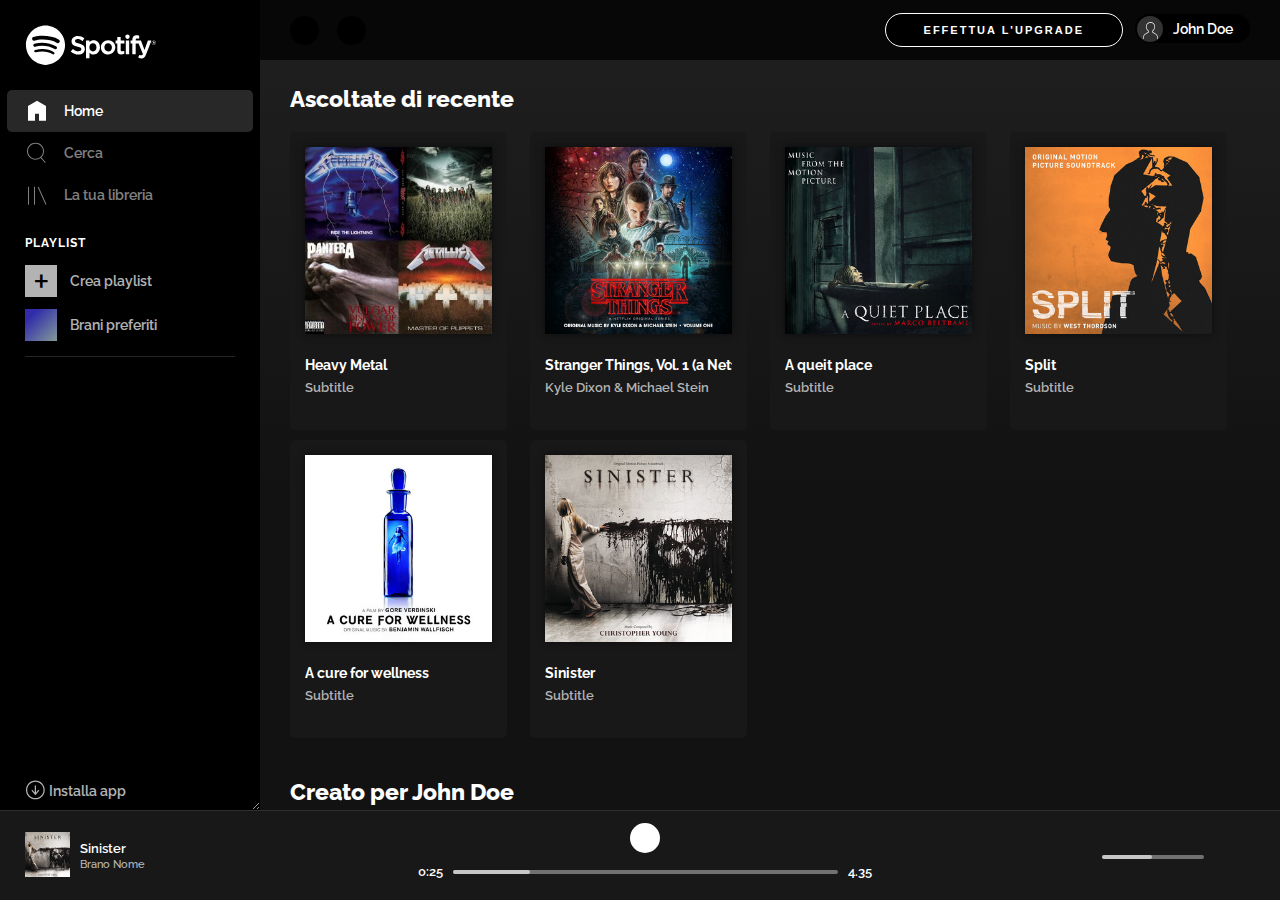
==== bonus-versione-2021/index.html @ cf8569d6 "Aggiunto Bonus versione 2021" ====
<!DOCTYPE html>
<html lang="en" dir="ltr">

<head>
  <meta charset="utf-8">
  <meta name="viewport" content="width=device-width, initial-scale=1.0">
  <title>SpotifyWeb</title>
  <link rel="preconnect" href="https://fonts.gstatic.com">
  <link href="https://fonts.googleapis.com/css2?family=Raleway:wght@400;500;600;700;800&display=swap" rel="stylesheet">
  <link rel="stylesheet" href="https://cdnjs.cloudflare.com/ajax/libs/font-awesome/5.15.2/css/all.min.css" integrity="sha512-HK5fgLBL+xu6dm/Ii3z4xhlSUyZgTT9tuc/hSrtw6uzJOvgRr2a9jyxxT1ely+B+xFAmJKVSTbpM/CuL7qxO8w==" crossorigin="anonymous" />
  <link rel="stylesheet" href="css/style.css">
</head>

<body>

  <!-- APP CONTAINER -->
  <div class="app-wrapper">
    <!-- MAIN -->
    <main>

      <!-- Side Bar -->
      <section class="side-bar">

        <!-- Logo -->
        <div class="logo-container">
          <div class="logo">
            <img src="img/logo.svg" alt="Spotify's Logo">
            <img src="img/logo-small.svg" alt="Spotify's Small Logo">
            <img src="img/logo-small-green.svg" alt="Spotify's Small Logo">
          </div>
        </div>
        <!-- Fine Logo -->

        <!-- Top Nav -->
        <nav class="side-top-nav">

          <ul class="side-nav">

            <li class="active-side-nav">
              <img src="img/home.svg" alt="Home">
              <a href="#">Home</a>
            </li>

            <li>
              <img src="img/search.svg" alt="Search">
              <a href="#">Cerca</a>
            </li>

            <li>
              <img src="img/libreria.svg" alt="Libreria">
              <a href="#">La tua libreria</a>
            </li>

          </ul>

        </nav>
        <!-- Fine Top Nav -->

        <!-- Playlists -->
        <div class="playlists-container">

          <div class="top-playlists">

            <div class="title">
              Playlist
            </div>

            <div class="add-playlist">

              <a href="#">
                <span class="cross">+</span>
                Crea playlist
              </a>

            </div>

            <div class="favorite-music">

              <a href="#">
                <span class="heart">
                  <i class="fas fa-heart"></i>
                </span>
                Brani preferiti
              </a>

            </div>
          </div>

        </div>
        <!-- Fine Playlists -->

        <!-- Bottom Side Bar -->
        <div class="bottom-side-bar">

          <div class="bottom-side-bar-container">
            <div class="download-app">
              <img src="img/download.svg" alt="download icon">
              <a href="#">
                Installa app
              </a>
            </div>
          </div>

        </div>
        <!-- Fine Bottom Side Bar -->

      </section>
      <!-- Fine Side Bar -->

      <!-- CONTENT -->
      <section class="content">

        <!-- Upgrade Section -->
        <div class="fixed-top-bar">

          <div class="left-buttons">

            <div class="arrow">
              <div class="circle-top">
                <i class="fas fa-chevron-left"></i>
              </div>
            </div>

            <div class="arrow">
              <div class="circle-top">
                <i class="fas fa-chevron-right"></i>
              </div>
            </div>

          </div>

          <div class="right-buttons">

            <button class="upgrade-btn">
              Effettua l'upgrade
            </button>

            <div class="user-btn">
              <div class="user-profile-img">
                <img src="img/profile.svg" alt="img-profile">
              </div>
              <a href="#">John Doe</a>
              <i class="fas fa-sort-down"></i>
            </div>
          </div>
        </div>
        <!-- Fine Upgrade Section -->

        <!-- MUSIC -->
        <div class="music">
          <!-- Ascoltate di recente -->
          <div class="recently-played">

            <h2>Ascoltate di recente</h2>

            <!-- Contenitore Album -->
            <div class="albums-container">
              <!-- Single Album -->
              <div class="album">

                <div class="album-content">
                  <div class="album-img">
                    <img src="img/metal_lifting.jpg" alt="Heavy Metal Album Cover">
                    <div class="overlay">
                      <i class="fas fa-play"></i>
                    </div>
                  </div>

                  <div class="album-info">
                    <div class="album-name">
                      <h4>Heavy Metal</h4>
                    </div>
                    <div class="album-author">
                      <p class="author">Subtitle</p>
                    </div>
                  </div>

                </div>
              </div>
              <!-- Fine single Album -->

              <!-- Single Album -->
              <div class="album">

                <div class="album-content">
                  <div class="album-img">
                    <img src="img/stranger.jpeg" alt="Stranger Things Album Cover">
                    <div class="overlay">
                      <i class="fas fa-play"></i>
                    </div>
                  </div>

                  <div class="album-info">
                    <div class="album-name">
                      <h4>Stranger Things, Vol. 1 (a Netflix Original Series Soundtrack)</h4>
                    </div>
                    <div class="album-author">
                      <p class="author">Kyle Dixon & Michael Stein</p>
                    </div>
                  </div>

                </div>
              </div>
              <!-- Fine single Album -->

              <!-- Single Album -->
              <div class="album">

                <div class="album-content">
                  <div class="album-img">
                    <img src="img/aquietplace.jpeg" alt="A Quiet Place Album Cover">
                    <div class="overlay">
                      <i class="fas fa-play"></i>
                    </div>
                  </div>

                  <div class="album-info">
                    <div class="album-name">
                      <h4>A queit place</h4>
                    </div>
                    <div class="album-author">
                      <p class="author">Subtitle</p>
                    </div>
                  </div>
                </div>
              </div>
              <!-- Fine single Album -->

              <!-- Single Album -->
              <div class="album">

                <div class="album-content">
                  <div class="album-img">
                    <img src="img/split.jpeg" alt="Split Album Cover">
                    <div class="overlay">
                      <i class="fas fa-play"></i>
                    </div>
                  </div>

                  <div class="album-info">
                    <div class="album-name">
                      <h4>Split</h4>
                    </div>
                    <div class="album-author">
                      <p class="author">Subtitle</p>
                    </div>
                  </div>
                </div>
              </div>
              <!-- Fine single Album -->

              <!-- Single Album -->
              <div class="album">

                <div class="album-content">
                  <div class="album-img">
                    <img src="img/cure.jpeg" alt="Cure Album Cover">
                    <div class="overlay">
                      <i class="fas fa-play"></i>
                    </div>
                  </div>

                  <div class="album-info">
                    <div class="album-name">
                      <h4>A cure for wellness</h4>
                    </div>
                    <div class="album-author">
                      <p class="author">Subtitle</p>
                    </div>
                  </div>
                </div>
              </div>
              <!-- Fine single Album -->

              <!-- Single Album -->
              <div class="album">

                <div class="album-content">
                  <div class="album-img">
                    <img src="img/sinister.jpeg" alt="Sinister Album Cover">
                    <div class="overlay">
                      <i class="fas fa-play"></i>
                    </div>
                  </div>

                  <div class="album-info">
                    <div class="album-name">
                      <h4>Sinister</h4>
                    </div>
                    <div class="album-author">
                      <p class="author">Subtitle</p>
                    </div>
                  </div>
                </div>
              </div>
              <!-- Fine single Album -->
            </div>
            <!-- Contenitore Album -->
          </div>
          <!-- Fine Ascoltate di recente -->

          <!-- Album raccomandati -->
          <div class="recomended-playists">

            <h2>Creato per John Doe</h2>

            <p class="author intro">
              Più ascolti, più accurati saranno i suggerimenti
            </p>

            <!-- Contenitore Album -->
            <div class="albums-container">
              <!-- Single Album -->
              <div class="album">

                <div class="album-content">
                  <div class="album-img">
                    <img src="img/radar.jpeg" alt="Radar Album Cover">
                    <div class="overlay">
                      <i class="fas fa-play"></i>
                    </div>
                  </div>

                  <div class="album-info">
                    <div class="album-name">
                      <h4>Release Radar</h4>
                    </div>
                  </div>
                </div>
              </div>
              <!-- Fine single Album -->

              <!-- Single Album -->
              <div class="album">

                <div class="album-content">
                  <div class="album-img">
                    <img src="img/mixdaily.jpeg" alt="Daily Mix Album Cover">
                    <div class="overlay">
                      <i class="fas fa-play"></i>
                    </div>
                  </div>

                  <div class="album-info">
                    <div class="album-name">
                      <h4>Daily Mix 1</h4>
                    </div>
                  </div>
                </div>
              </div>
              <!-- Fine single Album -->
            </div>
            <!-- Fine Contenitore Album -->
          </div>
          <!-- Fine Album raccomandati -->

          <!-- Artisti Popolari -->
          <div class="popular-artists">

            <h2>Artisti più popolari</h2>

            <p class="author intro">
              Più ascolti, più accurati saranno i suggerimenti
            </p>

            <!-- Contenitore Album -->
            <div class="albums-container">
              <!-- Single Album -->
              <div class="album">

                <div class="album-content">
                  <div class="album-img">
                    <img src="img/youg.jpeg" alt="Lana Del Rey Picture">
                    <div class="overlay">
                      <i class="fas fa-play"></i>
                    </div>
                  </div>

                  <div class="album-info">
                    <div class="album-name">
                      <h4>Release Radar</h4>
                    </div>
                  </div>
                </div>
              </div>
              <!-- Fine single Album -->

              <!-- Single Album -->
              <div class="album">

                <div class="album-content">
                  <div class="album-img">
                    <img src="img/einaudi.jpeg" alt="Ludovico Einaudi Picture">
                    <div class="overlay">
                      <i class="fas fa-play"></i>
                    </div>
                  </div>

                  <div class="album-info">
                    <div class="album-name">
                      <h4>Daily Mix 1</h4>
                    </div>
                  </div>
                </div>
              </div>
              <!-- Fine single Album -->
            </div>
            <!-- Fine Contenitore Album -->
          </div>
          <!-- Fine Artisti Popolari -->

        </div>
        <!-- Fine MUSIC -->
      </section>
      <!-- Fine CCONTENT -->

    </main>
    <!-- Fine MAIN -->


    <!-- FOOTER -->
    <footer>

      <!-- Playing Track -->
      <div class="now-playing">

        <div class="footer-container-track">

          <div class="track-image">
            <img src="img/sinister.jpeg" alt="Album image">
          </div>

          <div class="track-info">
            <span>Sinister</span><br>
            <a href="#">Brano Nome</a>
          </div>

          <div class="left-icons">
            <a href="#"><i class="far fa-heart"></i></a>
            <a href="#"><i class="far fa-folder"></i></a>
          </div>

        </div>

      </div>
      <!-- Fine Playing Track -->

      <!-- Player -->
      <div class="player">

        <div class="player-commands">

          <div class="player-commands-container">

            <div class="player-commands-icons">
              <a href="#"><i class="fas fa-random"></i></a>
              <a href="#"><i class="fas fa-step-backward"></i></a>
              <a href="#"><i class="fas fa-play"></i></a>
              <a href="#"><i class="fas fa-step-forward"></i></a>
              <a href="#"><i class="fas fa-redo-alt"></i></a>
            </div>

          </div>

        </div>

        <div class="play-bar">

          <div class="current-time">0:25</div>

          <div class="track-bar">
            <div class="current-time-bar">
              <div class="circle"></div>
            </div>
          </div>

          <div class="track-duration">4.35</div>

        </div>

      </div>
      <!-- Fine Player -->

      <!-- Player Settings -->
      <div class="player-settings">

        <div class="footer-container-settings">

          <div class="right-icons">
            <a href="#"><i class="fas fa-list"></i></a>
            <a href="#"><i class="fas fa-desktop"></i></a>
          </div>

          <div class="volume-control">
            <a href="#">
              <i class="fas fa-volume-down"></i>
            </a>
            <div class="volume-bar">
              <div class="current-volume">
                <div class="circle"></div>
              </div>
            </div>
          </div>


        </div>

      </div>
      <!-- Fine Player Settings -->

    </footer>
    <!-- Fine FOOTER -->

  </div>

</body>

</html>
---- bonus-versione-2021/css/style.css ----
/* RESET */
* {
  margin: 0;
  padding: 0;
  box-sizing: border-box;
}

/* COMMON */
body {
  font-family: 'Raleway', sans-serif;
  min-width: 768px;
  font-size: 14px;
}

.app-wrapper {
  width: 100%;
  height: 100vh;
  overflow: hidden;
}

main{
  display: flex;
}

img {
  width: 100%;
}

body, a {
  color: white;
  text-decoration: none;
  font-weight: 600;
}

body a:hover {
  color: white;
  transition-duration: 0.5s;
}

ul {
  list-style-type: none;
}

::-webkit-scrollbar {
  width: 12px;
}

::-webkit-scrollbar-track {
  background: transparent;
}

::-webkit-scrollbar-thumb {
  background: #4f4c4c;
}

::-webkit-scrollbar-thumb:hover {
  background: #909090;
}

::-webkit-scrollbar-thumb:active {
  background: #c4bdbd;
}


/* FINE COMMON */
/* MAIN */
/* MAIN's > Side Bar */
.side-bar {
  width: 260px;
  height: calc(100vh - 90px);
  overflow: hidden;
  background-color: black;
  padding: 0 7px;
  display: flex;
  flex-direction: column;
  resize: horizontal;
  z-index: 2;
}

/* Logo */
.logo {
  width: 100%;
  height: 90px;
  display: flex;
  align-items: center;
}

.logo img {
  width: 150px;
  padding-left: 18px;
}

.logo img:last-child,
.logo img:nth-child(2) {
  display: none;
}

/* Side Top Nav */
.side-nav li img {
  width: 24px;
  display: inline-block;
  vertical-align: middle;
  margin-right: 10px;
}

.side-nav li {
  opacity: 0.5;
  cursor: pointer;
  padding: 9px 18px;
  border-radius: 5px;
}

.side-nav .active-side-nav {
  opacity: 1;
  background-color: #282828;
}

.side-nav li:hover {
  opacity: 1;
  transition-duration: 0.5s;
}

.side-nav a {
  color: white;
  text-decoration: none;
  font-size: 14px;
  display: inline-block;
  margin-left: 2px;
  vertical-align: middle;
}

/* Playlists */
.playlists-container {
  margin-top: 20px;
  overflow: hidden;
  padding: 0 18px;
}

.title {
  text-transform: uppercase;
  font-weight: 700;
  font-size: 12px;
  letter-spacing: 1px;
  color: white;
}

.top-playlists {
  border-bottom: 1px solid rgba(255, 255, 255, 0.15);
}

.top-playlists .cross {
  color: black;
  background-color: white;
  font-size: 40px;
  font-weight: 400;
  height: 32px;
  width: 32px;
  line-height: 32px;
  text-align: center;
  display: inline-block;
  vertical-align: bottom;
  margin-right: 10px;
}

.add-playlist {
  margin-top: 15px;
  line-height: 32px;
  cursor: pointer;
  opacity: 0.7;
  padding-bottom: 12px;
}

.add-playlist:hover {
  opacity: 1;
  transition-duration: 0.5s;
}

.favorite-music {
  line-height: 32px;
  cursor: pointer;
  opacity: 0.7;
  padding-bottom: 15px;
}

.favorite-music:hover {
  opacity: 1;
}

.favorite-music .heart {
  color: white;
  background: linear-gradient(135deg, rgba(71,63,243,1) 20%, rgba(186,221,219,1) 100%);
  font-weight: 500;
  height: 32px;
  width: 32px;
  line-height: 32px;
  text-align: center;
  display: inline-block;
  vertical-align: bottom;
  margin-right: 10px;
}

/* Bottom Side Bar */
.bottom-side-bar{
  flex-grow: 1;
  padding: 0 18px;
}

.bottom-side-bar-container {
  width: calc(100% - 15px);
  height: 100%;
  padding-bottom: 7px;
  font-size: 14px;
  cursor: pointer;
  display: flex;
  align-items: flex-end;
}

.download-app {
  opacity: 0.7;
  line-height: 15px;
}

.download-app img {
  width: 25px;
  vertical-align: middle;
  margin-left: -4px;
}

.download-app a {
  position: relative;
  top: 2px;
}

.download-app:hover {
  opacity: 1;
  transition-duration: 0.5s;
}
/* Fine MAIN's > Side Bar */
/* MAIN's > Content */
.content {
  width: calc(100% - 260px);
  height: calc(100vh - 90px);
  background: rgb(32,32,32);
  background: linear-gradient(0deg, rgba(18,18,18,1) 40%, rgba(32,32,32,1) 100%);
  flex-grow: 1;
}

/* Upgrade */
.fixed-top-bar {
  width: 100%;
  height: 60px;
  background-color: #070707;
  display: flex;
  justify-content: space-between;
  align-items: center;
  padding: 0 30px;
}

.left-buttons .arrow{
  display: inline-block;
  margin-right: 15px;
}

.arrow .circle-top{
  background-color: black;
  font-size: 20px;
  width: 29px;
  height: 29px;
  border-radius: 50%;
  display: flex;
  justify-content: center;
  align-items: center;
  cursor: pointer;
}

.user-btn{
  display: inline-block;
  color: white;
  background-color: black;
  border-radius: 15px;
  padding: 2px 10px 1px 2px;
  cursor: pointer;
}

.user-btn a{
  padding: 0 7px;
}


.user-btn i{
  font-size: 16px;
  position: relative;
  bottom: 1px;
}

.user-btn:hover{
  background-color: #282828;
}

.user-profile-img{
  display: inline-block;
  background-color: #333333;
  width: 26px;
  height: 26px;
  text-align: center;
  line-height: 26px;
  border-radius: 50%;
}

.user-btn img{
  width: 15px;
  display: inline-block;
  vertical-align: middle;
}

.upgrade-btn {
  text-transform: uppercase;
  color: white;
  background-color: black;
  border: 1px solid white;
  border-radius: 20px;
  padding: 10px 38px;
  height: 40%;
  margin-right: 9px;
  font-size: 11px;
  font-weight: 600;
  letter-spacing: 2px;
}

.upgrade-btn:hover {
  cursor: pointer;
  transform: scale(1.05);
}

/* Music */
.music {
  padding: 20px 30px;
  color: white;
  overflow-y: auto;
  height: calc(100% - 60px);
}

.smartphone-player{
  display: none;
}

.recently-played {
  margin-top: 5px;
}

.music h2 {
  font-weight: 800;
  font-size: 23px;
}

.albums-container {
  margin-top: 20px;
  display: flex;
  justify-content: flex-start;
  flex-wrap: wrap;
}

.album {
  width: calc(100% / 6 - 20px);
  text-align: left;
  margin-right: 23px;
  margin-bottom: 10px;
  background-color: #181818;
  border-radius: 5px;
  cursor: pointer;
}

.album:nth-child(6n + 6) {
  margin-right: 0;
}

.album-content {
  padding: 15px 15px 35px;
}

.album-img {
  position: relative;
  display: flex;
  margin-bottom: 8px;
  overflow: hidden;
  box-shadow: 0 0 7px rgba(0, 0, 0, 0.5);
}

.album-img img {
  width: 100%;
}

.overlay i {
  font-size: 11px;
  background-color: #1DB954;
  width: 40px;
  height: 40px;
  border-radius: 50%;
  text-align: center;
  line-height: 40px;
  position: absolute;
  bottom: 0;
  right: 8px;
  opacity: 0;
  box-shadow: 0 5px 4px rgba(0, 0, 0, 0.3);
}

.popular-artists .album-img {
  border-radius: 10px;
}

.album:hover {
  background-color: #282828;
  transition-duration: 0.5s;
}

.album:hover i {
  opacity: 1;
  transform: translateY(-10px);
  transition-duration: 0.4s;
}

.album-name {
  padding: 15px 0 7px;
  overflow-x: hidden;
}

.album-name h4{
  white-space: nowrap;
  font-weight: 700;
}

.album-author{
  overflow-x: hidden;
}

.author {
  color: #B3B3B3;
  font-size: 13px;
  font-weight: 600;
  white-space: nowrap;
}

.recomended-playists,
.popular-artists {
  margin-top: 30px;
}

.recomended-playists h2,
.popular-artists h2 {
  margin-bottom: 10px;
}

/* Fine MAIN's > Content */
/* FINE MAIN */
/* FOOTER */
footer {
  width: 100%;
  height: 90px;
  overflow: hidden;
  background-color: #181818;
  display: flex;
  justify-content: space-between;
  border-top: 1px solid rgba(255, 255, 255, 0.1);
}

/* Playing Track */
.now-playing {
  width: 260px;
  padding: 0 25px;
}

.footer-container-track {
  height: 100%;
  display: flex;
  align-items: center;
}

.track-image img {
  height: 45px;
  width: auto;
}

.track-info {
  margin-left: 10px;
  color: white;
  font-size: 13px;
  font-weight: 600;
  flex-grow: 1;
}

.track-info a {
  font-weight: 500;
  font-size: 11px;
  opacity: 0.7;
}

.track-info span:hover,
.track-info a:hover {
  text-decoration: underline;
  cursor: pointer;
  opacity: 1;
}

.left-icons a {
  margin-left: 10px;
  font-size: 15px;
  opacity: 0.6;
}

.left-icons a:hover {
  opacity: 1;
}

.left-icons a:first-child {
  margin-left: 0;
}

/* Player */
.player {
  flex-grow: 1;
  width: calc(100% / 3);
  min-width: 150px;
}

.footer-container-player {
  text-align: center;
  height: 100%;
}

.player-commands {
  height: 60%;
  display: flex;
  align-items: center;
  justify-content: center;
}

.player-commands-container{
  width: 100%;
}

.player-commands-icons {
  display: flex;
  align-items: center;
  justify-content: center;
}

.player-commands-icons a {
  font-size: 12px;
  margin-right: 27px;
  color: white;
  opacity: 0.7;
}

.player-commands-icons a:hover {
  opacity: 1;
}

.player-commands-icons a:first-child{
  margin-right: 37px;
}

.player-commands-icons a:last-child {
  margin-right: 0;
  margin-left: 10px;
  font-size: 11px;
}

.player-commands-icons a:nth-child(3) {
  font-size: 12px;
  color: black;
  background-color: white;
  width: 30px;
  height: 30px;
  border-radius: 50%;
  display: flex;
  justify-content: center;
  align-items: center;
  opacity: 1;
}

.player-commands-icons a:nth-child(3):hover {
  transform: scale(1.1);
  transition-duration: 0.2s;
}

.player-commands-icons a:active,
.player-commands-icons a:nth-child(3):active,
.upgrade-btn:active{
  transform: translateY(1px);
}

.play-bar {
  height: 40%;
  display: flex;
  align-items: flex-start;
  justify-content: center;
}

.play-bar {
  font-size: 13px;
  color: white;
}

.track-bar {
  background-color: #717171;
  height: 4px;
  width: 50%;
  border-radius: 4px;
  margin: 6px 10px 0;
}

.current-time-bar {
  background-color: white;
  opacity: 0.6;
  width: 20%;
  height: 4px;
  border-radius: 4px;
  display: flex;
  justify-content: flex-end;
  align-items: center;
}

.circle {
  width: 12px;
  height: 12px;
  background-color: white;
  border-radius: 50%;
  display: none;
}

.track-bar:hover {
  cursor: pointer;
}

.track-bar:hover .current-time-bar {
  opacity: 1;
  background-color: #1DB954;
}

.track-bar:hover .circle {
  display: block;
}

/* Player Settings */
.player-settings {
  width: 250px;
  padding: 0 15px;
}

.footer-container-settings {
  display: flex;
  align-items: center;
  justify-content: center;
  height: 100%;
}

.volume-control{
  width: 71%;
  margin-left: 3px
}

.right-icons i,
.volume-control i {
  color: white;
  font-size: 15px;
  margin-right: 12px;
}

.right-icons i,
.volume-control i {
  opacity: 0.7;
}


.right-icons i:hover,
.volume-control i:hover {
  opacity: 1;
}

.volume-bar {
  display: inline-block;
  background-color: #717171;
  height: 4px;
  width: 65%;
  vertical-align: middle;
  border-radius: 4px;
}

.current-volume {
  background-color: white;
  opacity: 0.6;
  width: 49%;
  height: 4px;
  border-radius: 4px;
  display: flex;
  justify-content: flex-end;
  align-items: center;
}

.volume-bar:hover {
  cursor: pointer;
}

.volume-bar:hover .current-volume {
  opacity: 1;
  background-color: #1CB955;
}

.volume-bar:hover .circle {
  display: block;
}

/* FINE FOOTER */
/* SEZIONE RESPONSIVE */
@media all and (max-width: 1495px) {
  .album {
    width: calc(100% / 5 - 19px);
  }

  .album:last-child {
    margin-right: 23px;
  }

  .album:nth-child(5n+0) {
    margin-right: 0;
  }
}

@media all and (max-width: 1291px) {
  .album {
    width: calc(100% / 4 - 23px);
  }

  .album:nth-child(5n+0) {
    margin-right: 23px;
  }

  .albums-container:nth-child(4n+0) {
    margin-right: 0;
  }
}

@media all and (max-width: 1087px) {
  .album {
    width: calc(100% / 3 - 16px);
  }

  .albums-container:nth-child(4n+0) {
    margin-right: 23px;
  }

  .album:nth-child(3n+0) {
    margin-right: 0;
  }
}

@media all and (max-width: 851px) {
  .album {
    width: calc(100% / 2 - 12px);
  }

  .album:nth-child(3n+0) {
    margin-right: 23px;
  }

  .album:nth-child(even) {
    margin-right: 0;
  }
}
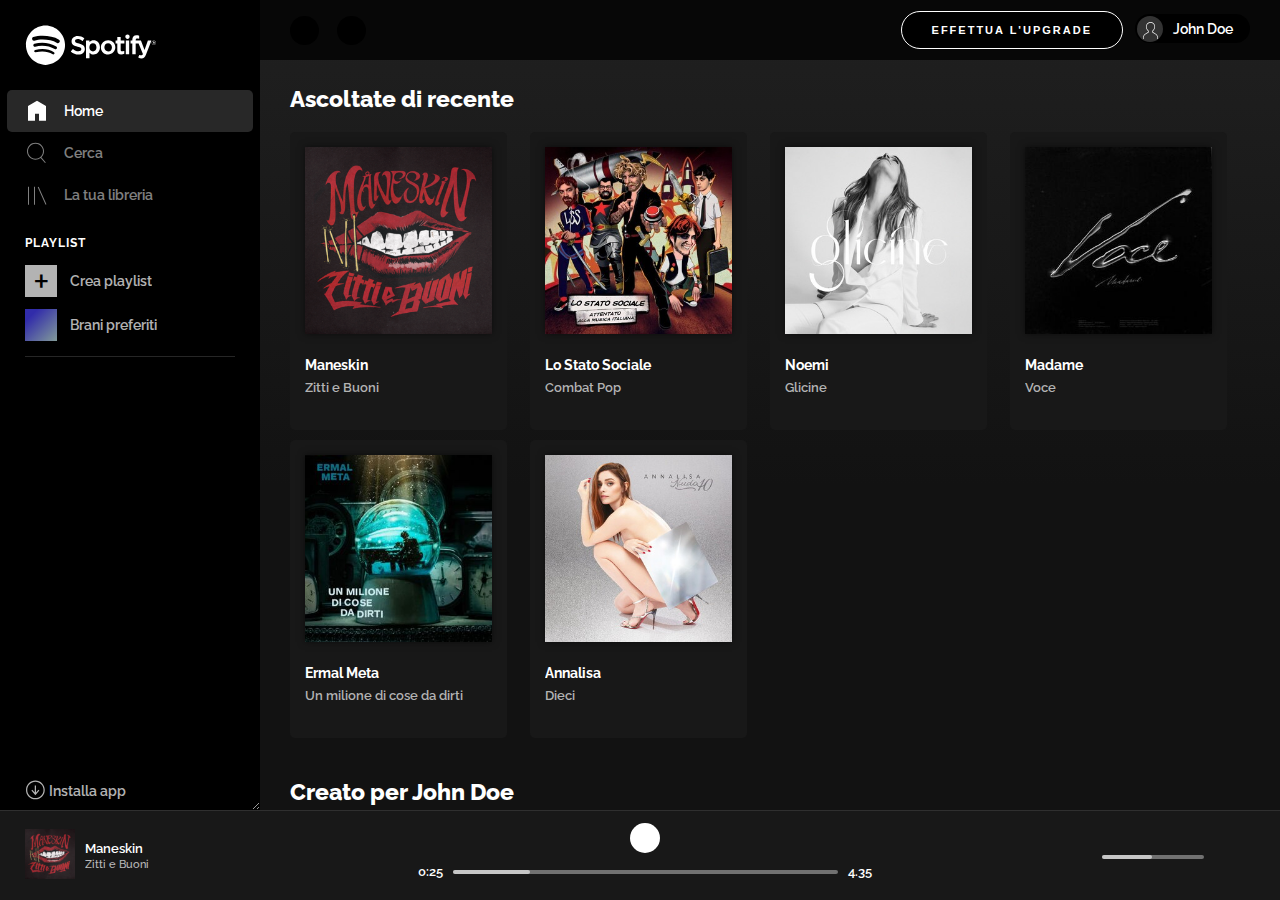
==== commit a2c09905: "cambiato cover versione 2021" ====
--- a/bonus-versione-2021/index.html
+++ b/bonus-versione-2021/index.html
@@ -160,135 +160,135 @@
 
                 <div class="album-content">
                   <div class="album-img">
-                    <img src="img/metal_lifting.jpg" alt="Heavy Metal Album Cover">
-                    <div class="overlay">
-                      <i class="fas fa-play"></i>
-                    </div>
-                  </div>
-
-                  <div class="album-info">
-                    <div class="album-name">
-                      <h4>Heavy Metal</h4>
+                    <img src="img/maneskin.png" alt="Maneskin Album Cover">
+                    <div class="overlay">
+                      <i class="fas fa-play"></i>
+                    </div>
+                  </div>
+
+                  <div class="album-info">
+                    <div class="album-name">
+                      <h4>Maneskin</h4>
                     </div>
                     <div class="album-author">
-                      <p class="author">Subtitle</p>
-                    </div>
-                  </div>
-
-                </div>
-              </div>
-              <!-- Fine single Album -->
-
-              <!-- Single Album -->
-              <div class="album">
-
-                <div class="album-content">
-                  <div class="album-img">
-                    <img src="img/stranger.jpeg" alt="Stranger Things Album Cover">
-                    <div class="overlay">
-                      <i class="fas fa-play"></i>
-                    </div>
-                  </div>
-
-                  <div class="album-info">
-                    <div class="album-name">
-                      <h4>Stranger Things, Vol. 1 (a Netflix Original Series Soundtrack)</h4>
+                      <p class="author">Zitti e Buoni</p>
+                    </div>
+                  </div>
+
+                </div>
+              </div>
+              <!-- Fine single Album -->
+
+              <!-- Single Album -->
+              <div class="album">
+
+                <div class="album-content">
+                  <div class="album-img">
+                    <img src="img/lo-stato-sociale.jpg" alt="Stato Sociale Album Cover">
+                    <div class="overlay">
+                      <i class="fas fa-play"></i>
+                    </div>
+                  </div>
+
+                  <div class="album-info">
+                    <div class="album-name">
+                      <h4>Lo Stato Sociale</h4>
                     </div>
                     <div class="album-author">
-                      <p class="author">Kyle Dixon & Michael Stein</p>
-                    </div>
-                  </div>
-
-                </div>
-              </div>
-              <!-- Fine single Album -->
-
-              <!-- Single Album -->
-              <div class="album">
-
-                <div class="album-content">
-                  <div class="album-img">
-                    <img src="img/aquietplace.jpeg" alt="A Quiet Place Album Cover">
-                    <div class="overlay">
-                      <i class="fas fa-play"></i>
-                    </div>
-                  </div>
-
-                  <div class="album-info">
-                    <div class="album-name">
-                      <h4>A queit place</h4>
+                      <p class="author">Combat Pop</p>
+                    </div>
+                  </div>
+
+                </div>
+              </div>
+              <!-- Fine single Album -->
+
+              <!-- Single Album -->
+              <div class="album">
+
+                <div class="album-content">
+                  <div class="album-img">
+                    <img src="img/noemi.jpg" alt="Noemi Album Cover">
+                    <div class="overlay">
+                      <i class="fas fa-play"></i>
+                    </div>
+                  </div>
+
+                  <div class="album-info">
+                    <div class="album-name">
+                      <h4>Noemi</h4>
                     </div>
                     <div class="album-author">
-                      <p class="author">Subtitle</p>
-                    </div>
-                  </div>
-                </div>
-              </div>
-              <!-- Fine single Album -->
-
-              <!-- Single Album -->
-              <div class="album">
-
-                <div class="album-content">
-                  <div class="album-img">
-                    <img src="img/split.jpeg" alt="Split Album Cover">
-                    <div class="overlay">
-                      <i class="fas fa-play"></i>
-                    </div>
-                  </div>
-
-                  <div class="album-info">
-                    <div class="album-name">
-                      <h4>Split</h4>
+                      <p class="author">Glicine</p>
+                    </div>
+                  </div>
+                </div>
+              </div>
+              <!-- Fine single Album -->
+
+              <!-- Single Album -->
+              <div class="album">
+
+                <div class="album-content">
+                  <div class="album-img">
+                    <img src="img/madame.jpg" alt="Madame Album Cover">
+                    <div class="overlay">
+                      <i class="fas fa-play"></i>
+                    </div>
+                  </div>
+
+                  <div class="album-info">
+                    <div class="album-name">
+                      <h4>Madame</h4>
                     </div>
                     <div class="album-author">
-                      <p class="author">Subtitle</p>
-                    </div>
-                  </div>
-                </div>
-              </div>
-              <!-- Fine single Album -->
-
-              <!-- Single Album -->
-              <div class="album">
-
-                <div class="album-content">
-                  <div class="album-img">
-                    <img src="img/cure.jpeg" alt="Cure Album Cover">
-                    <div class="overlay">
-                      <i class="fas fa-play"></i>
-                    </div>
-                  </div>
-
-                  <div class="album-info">
-                    <div class="album-name">
-                      <h4>A cure for wellness</h4>
+                      <p class="author">Voce</p>
+                    </div>
+                  </div>
+                </div>
+              </div>
+              <!-- Fine single Album -->
+
+              <!-- Single Album -->
+              <div class="album">
+
+                <div class="album-content">
+                  <div class="album-img">
+                    <img src="img/ermal-meta.jpg" alt="Ermal Meta Album Cover">
+                    <div class="overlay">
+                      <i class="fas fa-play"></i>
+                    </div>
+                  </div>
+
+                  <div class="album-info">
+                    <div class="album-name">
+                      <h4>Ermal Meta</h4>
                     </div>
                     <div class="album-author">
-                      <p class="author">Subtitle</p>
-                    </div>
-                  </div>
-                </div>
-              </div>
-              <!-- Fine single Album -->
-
-              <!-- Single Album -->
-              <div class="album">
-
-                <div class="album-content">
-                  <div class="album-img">
-                    <img src="img/sinister.jpeg" alt="Sinister Album Cover">
-                    <div class="overlay">
-                      <i class="fas fa-play"></i>
-                    </div>
-                  </div>
-
-                  <div class="album-info">
-                    <div class="album-name">
-                      <h4>Sinister</h4>
+                      <p class="author">Un milione di cose da dirti</p>
+                    </div>
+                  </div>
+                </div>
+              </div>
+              <!-- Fine single Album -->
+
+              <!-- Single Album -->
+              <div class="album">
+
+                <div class="album-content">
+                  <div class="album-img">
+                    <img src="img/annalisa.jpg" alt="Annalisa Album Cover">
+                    <div class="overlay">
+                      <i class="fas fa-play"></i>
+                    </div>
+                  </div>
+
+                  <div class="album-info">
+                    <div class="album-name">
+                      <h4>Annalisa</h4>
                     </div>
                     <div class="album-author">
-                      <p class="author">Subtitle</p>
+                      <p class="author">Dieci</p>
                     </div>
                   </div>
                 </div>
@@ -315,15 +315,15 @@
 
                 <div class="album-content">
                   <div class="album-img">
-                    <img src="img/radar.jpeg" alt="Radar Album Cover">
-                    <div class="overlay">
-                      <i class="fas fa-play"></i>
-                    </div>
-                  </div>
-
-                  <div class="album-info">
-                    <div class="album-name">
-                      <h4>Release Radar</h4>
+                    <img src="img/sanremo.jpg" alt="Sanremo 2021 Album Cover">
+                    <div class="overlay">
+                      <i class="fas fa-play"></i>
+                    </div>
+                  </div>
+
+                  <div class="album-info">
+                    <div class="album-name">
+                      <h4>Sanremo 2021</h4>
                     </div>
                   </div>
                 </div>
@@ -427,12 +427,12 @@
         <div class="footer-container-track">
 
           <div class="track-image">
-            <img src="img/sinister.jpeg" alt="Album image">
+            <img src="img/maneskin.png" alt="Album image">
           </div>
 
           <div class="track-info">
-            <span>Sinister</span><br>
-            <a href="#">Brano Nome</a>
+            <span>Maneskin</span><br>
+            <a href="#">Zitti e Buoni</a>
           </div>
 
           <div class="left-icons">
--- a/bonus-versione-2021/css/style.css
+++ b/bonus-versione-2021/css/style.css
@@ -319,7 +319,7 @@
   background-color: black;
   border: 1px solid white;
   border-radius: 20px;
-  padding: 10px 38px;
+  padding: 12px 30px;
   height: 40%;
   margin-right: 9px;
   font-size: 11px;
@@ -477,7 +477,7 @@
 }
 
 .track-image img {
-  height: 45px;
+  height: 50px;
   width: auto;
 }
 
@@ -549,7 +549,7 @@
   font-size: 12px;
   margin-right: 27px;
   color: white;
-  opacity: 0.7;
+  opacity: 0.3;
 }
 
 .player-commands-icons a:hover {
@@ -567,7 +567,7 @@
 }
 
 .player-commands-icons a:nth-child(3) {
-  font-size: 12px;
+  font-size: 11px;
   color: black;
   background-color: white;
   width: 30px;
@@ -577,6 +577,10 @@
   justify-content: center;
   align-items: center;
   opacity: 1;
+}
+
+.player-commands-icons a:nth-child(3) i{
+  margin-left: 3px;
 }
 
 .player-commands-icons a:nth-child(3):hover {
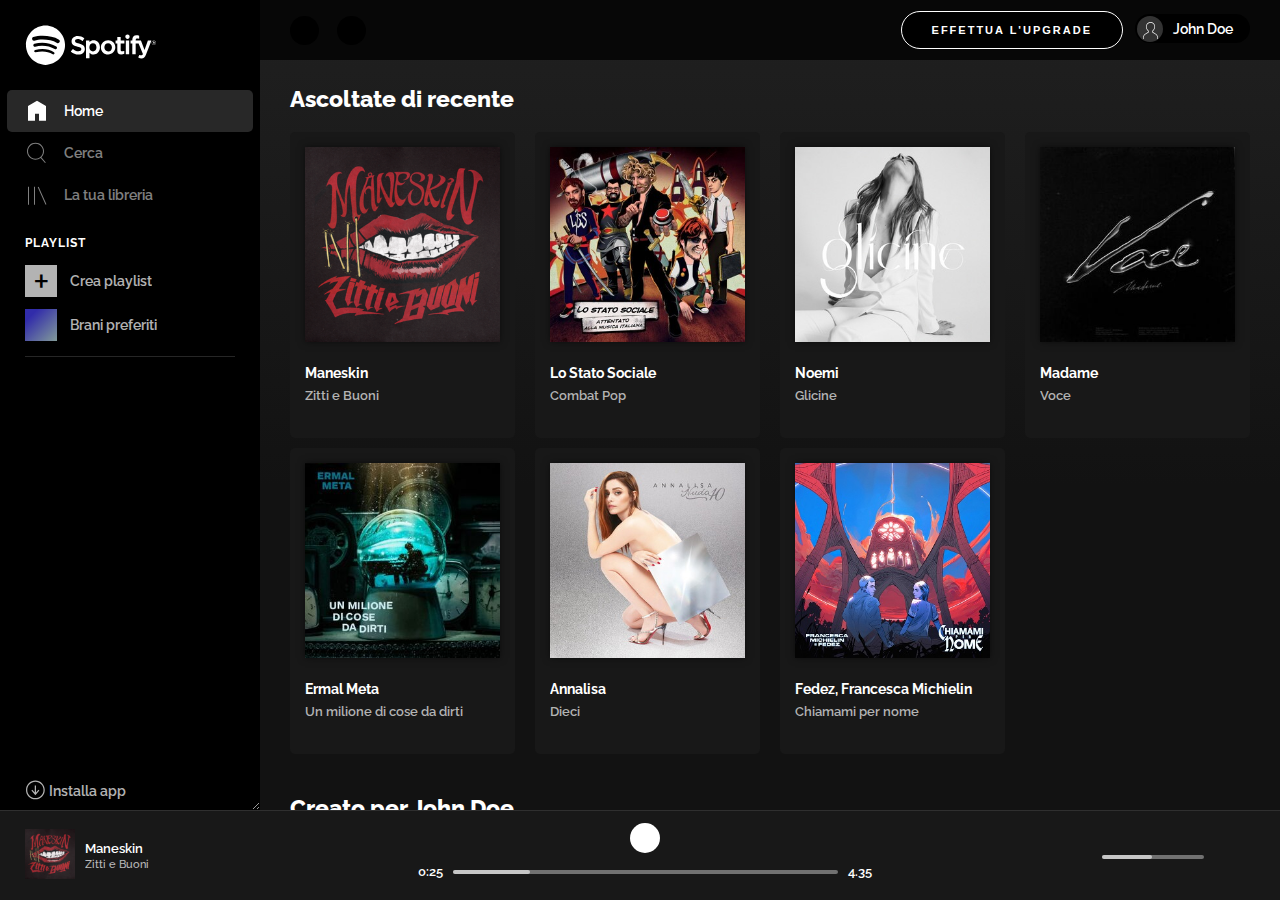
==== commit e3c0ebfa: "aggiunto un album e migliorato la centratura" ====
--- a/bonus-versione-2021/index.html
+++ b/bonus-versione-2021/index.html
@@ -2,517 +2,542 @@
 <html lang="en" dir="ltr">
 
 <head>
-  <meta charset="utf-8">
-  <meta name="viewport" content="width=device-width, initial-scale=1.0">
-  <title>SpotifyWeb</title>
-  <link rel="preconnect" href="https://fonts.gstatic.com">
-  <link href="https://fonts.googleapis.com/css2?family=Raleway:wght@400;500;600;700;800&display=swap" rel="stylesheet">
-  <link rel="stylesheet" href="https://cdnjs.cloudflare.com/ajax/libs/font-awesome/5.15.2/css/all.min.css" integrity="sha512-HK5fgLBL+xu6dm/Ii3z4xhlSUyZgTT9tuc/hSrtw6uzJOvgRr2a9jyxxT1ely+B+xFAmJKVSTbpM/CuL7qxO8w==" crossorigin="anonymous" />
-  <link rel="stylesheet" href="css/style.css">
+    <meta charset="utf-8">
+    <meta name="viewport" content="width=device-width, initial-scale=1.0">
+    <title>SpotifyWeb</title>
+    <link rel="preconnect" href="https://fonts.gstatic.com">
+    <link href="https://fonts.googleapis.com/css2?family=Raleway:wght@400;500;600;700;800&display=swap" rel="stylesheet">
+    <link rel="stylesheet" href="https://cdnjs.cloudflare.com/ajax/libs/font-awesome/5.15.2/css/all.min.css" integrity="sha512-HK5fgLBL+xu6dm/Ii3z4xhlSUyZgTT9tuc/hSrtw6uzJOvgRr2a9jyxxT1ely+B+xFAmJKVSTbpM/CuL7qxO8w==" crossorigin="anonymous" />
+    <link rel="stylesheet" href="css/style.css">
 </head>
 
 <body>
-
-  <!-- APP CONTAINER -->
-  <div class="app-wrapper">
-    <!-- MAIN -->
-    <main>
-
-      <!-- Side Bar -->
-      <section class="side-bar">
-
-        <!-- Logo -->
-        <div class="logo-container">
-          <div class="logo">
-            <img src="img/logo.svg" alt="Spotify's Logo">
-            <img src="img/logo-small.svg" alt="Spotify's Small Logo">
-            <img src="img/logo-small-green.svg" alt="Spotify's Small Logo">
-          </div>
-        </div>
-        <!-- Fine Logo -->
-
-        <!-- Top Nav -->
-        <nav class="side-top-nav">
-
-          <ul class="side-nav">
-
-            <li class="active-side-nav">
-              <img src="img/home.svg" alt="Home">
-              <a href="#">Home</a>
-            </li>
-
-            <li>
-              <img src="img/search.svg" alt="Search">
-              <a href="#">Cerca</a>
-            </li>
-
-            <li>
-              <img src="img/libreria.svg" alt="Libreria">
-              <a href="#">La tua libreria</a>
-            </li>
-
-          </ul>
-
-        </nav>
-        <!-- Fine Top Nav -->
-
-        <!-- Playlists -->
-        <div class="playlists-container">
-
-          <div class="top-playlists">
-
-            <div class="title">
-              Playlist
+    <!-- APP CONTAINER -->
+    <div class="app-wrapper">
+        <!-- MAIN -->
+        <main>
+            <!-- Side Bar -->
+            <section class="side-bar">
+                <!-- Logo -->
+                <div class="logo-container">
+
+                    <div class="logo">
+                        <img src="img/logo.svg" alt="Spotify's Logo">
+                        <img src="img/logo-small.svg" alt="Spotify's Small Logo">
+                        <img src="img/logo-small-green.svg" alt="Spotify's Small Logo">
+                    </div>
+
+                </div>
+                <!-- Fine Logo -->
+
+                <!-- Top Nav -->
+                <nav class="side-top-nav">
+
+                    <ul class="side-nav">
+
+                        <li class="active-side-nav">
+                            <img src="img/home.svg" alt="Home">
+                            <a href="#">Home</a>
+                        </li>
+
+                        <li>
+                            <img src="img/search.svg" alt="Search">
+                            <a href="#">Cerca</a>
+                        </li>
+
+                        <li>
+                            <img src="img/libreria.svg" alt="Libreria">
+                            <a href="#">La tua libreria</a>
+                        </li>
+
+                    </ul>
+
+                </nav>
+                <!-- Fine Top Nav -->
+
+                <!-- Playlists -->
+                <div class="playlists-container">
+
+                    <div class="top-playlists">
+
+                        <div class="title">
+                            Playlist
+                        </div>
+
+                        <div class="add-playlist">
+                            <a href="#">
+                                <span class="cross">+</span>
+                                Crea playlist
+                            </a>
+                        </div>
+
+                        <div class="favorite-music">
+                            <a href="#">
+                                <span class="heart">
+                                    <i class="fas fa-heart"></i>
+                                </span>
+                                Brani preferiti
+                            </a>
+                        </div>
+
+                    </div>
+
+                </div>
+                <!-- Fine Playlists -->
+
+                <!-- Bottom Side Bar -->
+                <div class="bottom-side-bar">
+
+                    <div class="bottom-side-bar-container">
+                        <div class="download-app">
+                            <img src="img/download.svg" alt="download icon">
+                            <a href="#">
+                                Installa app
+                            </a>
+                        </div>
+                    </div>
+
+                </div>
+                <!-- Fine Bottom Side Bar -->
+            </section>
+            <!-- Fine Side Bar -->
+
+            <!-- CONTENT -->
+            <section class="content">
+                <!-- Upgrade Section -->
+                <div class="fixed-top-bar">
+
+                    <div class="left-buttons">
+
+                        <div class="arrow">
+                            <div class="circle-top">
+                                <i class="fas fa-chevron-left"></i>
+                            </div>
+                        </div>
+
+                        <div class="arrow">
+                            <div class="circle-top">
+                                <i class="fas fa-chevron-right"></i>
+                            </div>
+                        </div>
+
+                    </div>
+
+                    <div class="right-buttons">
+
+                        <button class="upgrade-btn">
+                            Effettua l'upgrade
+                        </button>
+
+                        <div class="user-btn">
+                            <div class="user-profile-img">
+                                <img src="img/profile.svg" alt="img-profile">
+                            </div>
+                            <a href="#">John Doe</a>
+                            <i class="fas fa-sort-down"></i>
+                        </div>
+
+                    </div>
+
+                </div>
+                <!-- Fine Upgrade Section -->
+
+                <!-- MUSIC -->
+                <div class="music">
+                    <!-- Ascoltate di recente -->
+                    <div class="recently-played">
+
+                        <h2>Ascoltate di recente</h2>
+                        <!-- Contenitore Album -->
+                        <div class="albums-container">
+                            <!-- Single Album -->
+                            <div class="album">
+
+                                <div class="album-content">
+                                    <div class="album-img">
+                                        <img src="img/maneskin.png" alt="Maneskin Album Cover">
+                                        <div class="overlay">
+                                            <i class="fas fa-play"></i>
+                                        </div>
+                                    </div>
+
+                                    <div class="album-info">
+                                        <div class="album-name">
+                                            <h4>Maneskin</h4>
+                                        </div>
+                                        <div class="album-author">
+                                            <p class="author">Zitti e Buoni</p>
+                                        </div>
+                                    </div>
+
+                                </div>
+
+                            </div>
+                            <!-- Fine single Album -->
+
+                            <!-- Single Album -->
+                            <div class="album">
+
+                                <div class="album-content">
+                                    <div class="album-img">
+                                        <img src="img/lo-stato-sociale.jpg" alt="Stato Sociale Album Cover">
+                                        <div class="overlay">
+                                            <i class="fas fa-play"></i>
+                                        </div>
+                                    </div>
+
+                                    <div class="album-info">
+                                        <div class="album-name">
+                                            <h4>Lo Stato Sociale</h4>
+                                        </div>
+                                        <div class="album-author">
+                                            <p class="author">Combat Pop</p>
+                                        </div>
+                                    </div>
+
+                                </div>
+
+                            </div>
+                            <!-- Fine single Album -->
+
+                            <!-- Single Album -->
+                            <div class="album">
+
+                                <div class="album-content">
+                                    <div class="album-img">
+                                        <img src="img/noemi.jpg" alt="Noemi Album Cover">
+                                        <div class="overlay">
+                                            <i class="fas fa-play"></i>
+                                        </div>
+                                    </div>
+
+                                    <div class="album-info">
+                                        <div class="album-name">
+                                            <h4>Noemi</h4>
+                                        </div>
+                                        <div class="album-author">
+                                            <p class="author">Glicine</p>
+                                        </div>
+                                    </div>
+                                </div>
+
+                            </div>
+                            <!-- Fine single Album -->
+
+                            <!-- Single Album -->
+                            <div class="album">
+
+                                <div class="album-content">
+                                    <div class="album-img">
+                                        <img src="img/madame.jpg" alt="Madame Album Cover">
+                                        <div class="overlay">
+                                            <i class="fas fa-play"></i>
+                                        </div>
+                                    </div>
+
+                                    <div class="album-info">
+                                        <div class="album-name">
+                                            <h4>Madame</h4>
+                                        </div>
+                                        <div class="album-author">
+                                            <p class="author">Voce</p>
+                                        </div>
+                                    </div>
+                                </div>
+
+                            </div>
+                            <!-- Fine single Album -->
+
+                            <!-- Single Album -->
+                            <div class="album">
+
+                                <div class="album-content">
+                                    <div class="album-img">
+                                        <img src="img/ermal-meta.jpg" alt="Ermal Meta Album Cover">
+                                        <div class="overlay">
+                                            <i class="fas fa-play"></i>
+                                        </div>
+                                    </div>
+
+                                    <div class="album-info">
+                                        <div class="album-name">
+                                            <h4>Ermal Meta</h4>
+                                        </div>
+                                        <div class="album-author">
+                                            <p class="author">Un milione di cose da dirti</p>
+                                        </div>
+                                    </div>
+                                </div>
+
+                            </div>
+                            <!-- Fine single Album -->
+
+                            <!-- Single Album -->
+                            <div class="album">
+
+                                <div class="album-content">
+                                    <div class="album-img">
+                                        <img src="img/annalisa.jpg" alt="Annalisa Album Cover">
+                                        <div class="overlay">
+                                            <i class="fas fa-play"></i>
+                                        </div>
+                                    </div>
+
+                                    <div class="album-info">
+                                        <div class="album-name">
+                                            <h4>Annalisa</h4>
+                                        </div>
+                                        <div class="album-author">
+                                            <p class="author">Dieci</p>
+                                        </div>
+                                    </div>
+                                </div>
+
+                            </div>
+                            <!-- Fine single Album -->
+
+                            <!-- Single Album -->
+                            <div class="album">
+
+                                <div class="album-content">
+                                    <div class="album-img">
+                                        <img src="img/fedez.jpg" alt="Fedez Album Cover">
+                                        <div class="overlay">
+                                            <i class="fas fa-play"></i>
+                                        </div>
+                                    </div>
+
+                                    <div class="album-info">
+                                        <div class="album-name">
+                                            <h4>Fedez, Francesca Michielin</h4>
+                                        </div>
+                                        <div class="album-author">
+                                            <p class="author">Chiamami per nome</p>
+                                        </div>
+                                    </div>
+                                </div>
+
+                            </div>
+                            <!-- Fine single Album -->
+
+                        </div>
+                        <!-- Contenitore Album -->
+                    </div>
+                    <!-- Fine Ascoltate di recente -->
+
+                    <!-- Album raccomandati -->
+                    <div class="recomended-playists">
+
+                        <h2>Creato per John Doe</h2>
+
+                        <p class="author intro">
+                            Più ascolti, più accurati saranno i suggerimenti
+                        </p>
+
+                        <!-- Contenitore Album -->
+                        <div class="albums-container">
+                            <!-- Single Album -->
+                            <div class="album">
+
+                                <div class="album-content">
+                                    <div class="album-img">
+                                        <img src="img/sanremo.jpg" alt="Sanremo 2021 Album Cover">
+                                        <div class="overlay">
+                                            <i class="fas fa-play"></i>
+                                        </div>
+                                    </div>
+
+                                    <div class="album-info">
+                                        <div class="album-name">
+                                            <h4>Sanremo 2021</h4>
+                                        </div>
+                                    </div>
+                                </div>
+
+                            </div>
+                            <!-- Fine single Album -->
+
+                            <!-- Single Album -->
+                            <div class="album">
+
+                                <div class="album-content">
+                                    <div class="album-img">
+                                        <img src="img/mixdaily.jpeg" alt="Daily Mix Album Cover">
+                                        <div class="overlay">
+                                            <i class="fas fa-play"></i>
+                                        </div>
+                                    </div>
+
+                                    <div class="album-info">
+                                        <div class="album-name">
+                                            <h4>Daily Mix 1</h4>
+                                        </div>
+                                    </div>
+                                </div>
+
+                            </div>
+                            <!-- Fine single Album -->
+                        </div>
+                        <!-- Fine Contenitore Album -->
+                    </div>
+                    <!-- Fine Album raccomandati -->
+
+                    <!-- Artisti Popolari -->
+                    <div class="popular-artists">
+
+                        <h2>Artisti più popolari</h2>
+
+                        <p class="author intro">
+                            Più ascolti, più accurati saranno i suggerimenti
+                        </p>
+
+                        <!-- Contenitore Album -->
+                        <div class="albums-container">
+                            <!-- Single Album -->
+                            <div class="album">
+
+                                <div class="album-content">
+                                    <div class="album-img">
+                                        <img src="img/youg.jpeg" alt="Lana Del Rey Picture">
+                                        <div class="overlay">
+                                            <i class="fas fa-play"></i>
+                                        </div>
+                                    </div>
+
+                                    <div class="album-info">
+                                        <div class="album-name">
+                                            <h4>Release Radar</h4>
+                                        </div>
+                                    </div>
+                                </div>
+
+                            </div>
+                            <!-- Fine single Album -->
+
+                            <!-- Single Album -->
+                            <div class="album">
+
+                                <div class="album-content">
+                                    <div class="album-img">
+                                        <img src="img/einaudi.jpeg" alt="Ludovico Einaudi Picture">
+                                        <div class="overlay">
+                                            <i class="fas fa-play"></i>
+                                        </div>
+                                    </div>
+
+                                    <div class="album-info">
+                                        <div class="album-name">
+                                            <h4>Daily Mix 1</h4>
+                                        </div>
+                                    </div>
+                                </div>
+
+                            </div>
+                            <!-- Fine single Album -->
+                        </div>
+                        <!-- Fine Contenitore Album -->
+                    </div>
+                    <!-- Fine Artisti Popolari -->
+                </div>
+                <!-- Fine MUSIC -->
+            </section>
+            <!-- Fine CCONTENT -->
+        </main>
+        <!-- Fine MAIN -->
+
+
+        <!-- FOOTER -->
+        <footer>
+            <!-- Playing Track -->
+            <div class="now-playing">
+
+                <div class="footer-container-track">
+
+                    <div class="track-image">
+                        <img src="img/maneskin.png" alt="Album image">
+                    </div>
+
+                    <div class="track-info">
+                        <span>Maneskin</span><br>
+                        <a href="#">Zitti e Buoni</a>
+                    </div>
+
+                    <div class="left-icons">
+                        <a href="#"><i class="far fa-heart"></i></a>
+                        <a href="#"><i class="far fa-folder"></i></a>
+                    </div>
+
+                </div>
+
             </div>
-
-            <div class="add-playlist">
-
-              <a href="#">
-                <span class="cross">+</span>
-                Crea playlist
-              </a>
+            <!-- Fine Playing Track -->
+
+            <!-- Player -->
+            <div class="player">
+
+                <div class="player-commands">
+
+                    <div class="player-commands-container">
+
+                        <div class="player-commands-icons">
+                            <a href="#"><i class="fas fa-random"></i></a>
+                            <a href="#"><i class="fas fa-step-backward"></i></a>
+                            <a href="#"><i class="fas fa-play"></i></a>
+                            <a href="#"><i class="fas fa-step-forward"></i></a>
+                            <a href="#"><i class="fas fa-redo-alt"></i></a>
+                        </div>
+
+                    </div>
+
+                </div>
+
+                <div class="play-bar">
+
+                    <div class="current-time">0:25</div>
+
+                    <div class="track-bar">
+                        <div class="current-time-bar">
+                            <div class="circle"></div>
+                        </div>
+                    </div>
+
+                    <div class="track-duration">4.35</div>
+
+                </div>
 
             </div>
-
-            <div class="favorite-music">
-
-              <a href="#">
-                <span class="heart">
-                  <i class="fas fa-heart"></i>
-                </span>
-                Brani preferiti
-              </a>
+            <!-- Fine Player -->
+
+            <!-- Player Settings -->
+            <div class="player-settings">
+
+                <div class="footer-container-settings">
+
+                    <div class="right-icons">
+                        <a href="#"><i class="fas fa-list"></i></a>
+                        <a href="#"><i class="fas fa-desktop"></i></a>
+                    </div>
+
+                    <div class="volume-control">
+                        <a href="#">
+                            <i class="fas fa-volume-down"></i>
+                        </a>
+                        <div class="volume-bar">
+                            <div class="current-volume">
+                                <div class="circle"></div>
+                            </div>
+                        </div>
+                    </div>
+
+
+                </div>
 
             </div>
-          </div>
-
-        </div>
-        <!-- Fine Playlists -->
-
-        <!-- Bottom Side Bar -->
-        <div class="bottom-side-bar">
-
-          <div class="bottom-side-bar-container">
-            <div class="download-app">
-              <img src="img/download.svg" alt="download icon">
-              <a href="#">
-                Installa app
-              </a>
-            </div>
-          </div>
-
-        </div>
-        <!-- Fine Bottom Side Bar -->
-
-      </section>
-      <!-- Fine Side Bar -->
-
-      <!-- CONTENT -->
-      <section class="content">
-
-        <!-- Upgrade Section -->
-        <div class="fixed-top-bar">
-
-          <div class="left-buttons">
-
-            <div class="arrow">
-              <div class="circle-top">
-                <i class="fas fa-chevron-left"></i>
-              </div>
-            </div>
-
-            <div class="arrow">
-              <div class="circle-top">
-                <i class="fas fa-chevron-right"></i>
-              </div>
-            </div>
-
-          </div>
-
-          <div class="right-buttons">
-
-            <button class="upgrade-btn">
-              Effettua l'upgrade
-            </button>
-
-            <div class="user-btn">
-              <div class="user-profile-img">
-                <img src="img/profile.svg" alt="img-profile">
-              </div>
-              <a href="#">John Doe</a>
-              <i class="fas fa-sort-down"></i>
-            </div>
-          </div>
-        </div>
-        <!-- Fine Upgrade Section -->
-
-        <!-- MUSIC -->
-        <div class="music">
-          <!-- Ascoltate di recente -->
-          <div class="recently-played">
-
-            <h2>Ascoltate di recente</h2>
-
-            <!-- Contenitore Album -->
-            <div class="albums-container">
-              <!-- Single Album -->
-              <div class="album">
-
-                <div class="album-content">
-                  <div class="album-img">
-                    <img src="img/maneskin.png" alt="Maneskin Album Cover">
-                    <div class="overlay">
-                      <i class="fas fa-play"></i>
-                    </div>
-                  </div>
-
-                  <div class="album-info">
-                    <div class="album-name">
-                      <h4>Maneskin</h4>
-                    </div>
-                    <div class="album-author">
-                      <p class="author">Zitti e Buoni</p>
-                    </div>
-                  </div>
-
-                </div>
-              </div>
-              <!-- Fine single Album -->
-
-              <!-- Single Album -->
-              <div class="album">
-
-                <div class="album-content">
-                  <div class="album-img">
-                    <img src="img/lo-stato-sociale.jpg" alt="Stato Sociale Album Cover">
-                    <div class="overlay">
-                      <i class="fas fa-play"></i>
-                    </div>
-                  </div>
-
-                  <div class="album-info">
-                    <div class="album-name">
-                      <h4>Lo Stato Sociale</h4>
-                    </div>
-                    <div class="album-author">
-                      <p class="author">Combat Pop</p>
-                    </div>
-                  </div>
-
-                </div>
-              </div>
-              <!-- Fine single Album -->
-
-              <!-- Single Album -->
-              <div class="album">
-
-                <div class="album-content">
-                  <div class="album-img">
-                    <img src="img/noemi.jpg" alt="Noemi Album Cover">
-                    <div class="overlay">
-                      <i class="fas fa-play"></i>
-                    </div>
-                  </div>
-
-                  <div class="album-info">
-                    <div class="album-name">
-                      <h4>Noemi</h4>
-                    </div>
-                    <div class="album-author">
-                      <p class="author">Glicine</p>
-                    </div>
-                  </div>
-                </div>
-              </div>
-              <!-- Fine single Album -->
-
-              <!-- Single Album -->
-              <div class="album">
-
-                <div class="album-content">
-                  <div class="album-img">
-                    <img src="img/madame.jpg" alt="Madame Album Cover">
-                    <div class="overlay">
-                      <i class="fas fa-play"></i>
-                    </div>
-                  </div>
-
-                  <div class="album-info">
-                    <div class="album-name">
-                      <h4>Madame</h4>
-                    </div>
-                    <div class="album-author">
-                      <p class="author">Voce</p>
-                    </div>
-                  </div>
-                </div>
-              </div>
-              <!-- Fine single Album -->
-
-              <!-- Single Album -->
-              <div class="album">
-
-                <div class="album-content">
-                  <div class="album-img">
-                    <img src="img/ermal-meta.jpg" alt="Ermal Meta Album Cover">
-                    <div class="overlay">
-                      <i class="fas fa-play"></i>
-                    </div>
-                  </div>
-
-                  <div class="album-info">
-                    <div class="album-name">
-                      <h4>Ermal Meta</h4>
-                    </div>
-                    <div class="album-author">
-                      <p class="author">Un milione di cose da dirti</p>
-                    </div>
-                  </div>
-                </div>
-              </div>
-              <!-- Fine single Album -->
-
-              <!-- Single Album -->
-              <div class="album">
-
-                <div class="album-content">
-                  <div class="album-img">
-                    <img src="img/annalisa.jpg" alt="Annalisa Album Cover">
-                    <div class="overlay">
-                      <i class="fas fa-play"></i>
-                    </div>
-                  </div>
-
-                  <div class="album-info">
-                    <div class="album-name">
-                      <h4>Annalisa</h4>
-                    </div>
-                    <div class="album-author">
-                      <p class="author">Dieci</p>
-                    </div>
-                  </div>
-                </div>
-              </div>
-              <!-- Fine single Album -->
-            </div>
-            <!-- Contenitore Album -->
-          </div>
-          <!-- Fine Ascoltate di recente -->
-
-          <!-- Album raccomandati -->
-          <div class="recomended-playists">
-
-            <h2>Creato per John Doe</h2>
-
-            <p class="author intro">
-              Più ascolti, più accurati saranno i suggerimenti
-            </p>
-
-            <!-- Contenitore Album -->
-            <div class="albums-container">
-              <!-- Single Album -->
-              <div class="album">
-
-                <div class="album-content">
-                  <div class="album-img">
-                    <img src="img/sanremo.jpg" alt="Sanremo 2021 Album Cover">
-                    <div class="overlay">
-                      <i class="fas fa-play"></i>
-                    </div>
-                  </div>
-
-                  <div class="album-info">
-                    <div class="album-name">
-                      <h4>Sanremo 2021</h4>
-                    </div>
-                  </div>
-                </div>
-              </div>
-              <!-- Fine single Album -->
-
-              <!-- Single Album -->
-              <div class="album">
-
-                <div class="album-content">
-                  <div class="album-img">
-                    <img src="img/mixdaily.jpeg" alt="Daily Mix Album Cover">
-                    <div class="overlay">
-                      <i class="fas fa-play"></i>
-                    </div>
-                  </div>
-
-                  <div class="album-info">
-                    <div class="album-name">
-                      <h4>Daily Mix 1</h4>
-                    </div>
-                  </div>
-                </div>
-              </div>
-              <!-- Fine single Album -->
-            </div>
-            <!-- Fine Contenitore Album -->
-          </div>
-          <!-- Fine Album raccomandati -->
-
-          <!-- Artisti Popolari -->
-          <div class="popular-artists">
-
-            <h2>Artisti più popolari</h2>
-
-            <p class="author intro">
-              Più ascolti, più accurati saranno i suggerimenti
-            </p>
-
-            <!-- Contenitore Album -->
-            <div class="albums-container">
-              <!-- Single Album -->
-              <div class="album">
-
-                <div class="album-content">
-                  <div class="album-img">
-                    <img src="img/youg.jpeg" alt="Lana Del Rey Picture">
-                    <div class="overlay">
-                      <i class="fas fa-play"></i>
-                    </div>
-                  </div>
-
-                  <div class="album-info">
-                    <div class="album-name">
-                      <h4>Release Radar</h4>
-                    </div>
-                  </div>
-                </div>
-              </div>
-              <!-- Fine single Album -->
-
-              <!-- Single Album -->
-              <div class="album">
-
-                <div class="album-content">
-                  <div class="album-img">
-                    <img src="img/einaudi.jpeg" alt="Ludovico Einaudi Picture">
-                    <div class="overlay">
-                      <i class="fas fa-play"></i>
-                    </div>
-                  </div>
-
-                  <div class="album-info">
-                    <div class="album-name">
-                      <h4>Daily Mix 1</h4>
-                    </div>
-                  </div>
-                </div>
-              </div>
-              <!-- Fine single Album -->
-            </div>
-            <!-- Fine Contenitore Album -->
-          </div>
-          <!-- Fine Artisti Popolari -->
-
-        </div>
-        <!-- Fine MUSIC -->
-      </section>
-      <!-- Fine CCONTENT -->
-
-    </main>
-    <!-- Fine MAIN -->
-
-
-    <!-- FOOTER -->
-    <footer>
-
-      <!-- Playing Track -->
-      <div class="now-playing">
-
-        <div class="footer-container-track">
-
-          <div class="track-image">
-            <img src="img/maneskin.png" alt="Album image">
-          </div>
-
-          <div class="track-info">
-            <span>Maneskin</span><br>
-            <a href="#">Zitti e Buoni</a>
-          </div>
-
-          <div class="left-icons">
-            <a href="#"><i class="far fa-heart"></i></a>
-            <a href="#"><i class="far fa-folder"></i></a>
-          </div>
-
-        </div>
-
-      </div>
-      <!-- Fine Playing Track -->
-
-      <!-- Player -->
-      <div class="player">
-
-        <div class="player-commands">
-
-          <div class="player-commands-container">
-
-            <div class="player-commands-icons">
-              <a href="#"><i class="fas fa-random"></i></a>
-              <a href="#"><i class="fas fa-step-backward"></i></a>
-              <a href="#"><i class="fas fa-play"></i></a>
-              <a href="#"><i class="fas fa-step-forward"></i></a>
-              <a href="#"><i class="fas fa-redo-alt"></i></a>
-            </div>
-
-          </div>
-
-        </div>
-
-        <div class="play-bar">
-
-          <div class="current-time">0:25</div>
-
-          <div class="track-bar">
-            <div class="current-time-bar">
-              <div class="circle"></div>
-            </div>
-          </div>
-
-          <div class="track-duration">4.35</div>
-
-        </div>
-
-      </div>
-      <!-- Fine Player -->
-
-      <!-- Player Settings -->
-      <div class="player-settings">
-
-        <div class="footer-container-settings">
-
-          <div class="right-icons">
-            <a href="#"><i class="fas fa-list"></i></a>
-            <a href="#"><i class="fas fa-desktop"></i></a>
-          </div>
-
-          <div class="volume-control">
-            <a href="#">
-              <i class="fas fa-volume-down"></i>
-            </a>
-            <div class="volume-bar">
-              <div class="current-volume">
-                <div class="circle"></div>
-              </div>
-            </div>
-          </div>
-
-
-        </div>
-
-      </div>
-      <!-- Fine Player Settings -->
-
-    </footer>
-    <!-- Fine FOOTER -->
-
-  </div>
-
+            <!-- Fine Player Settings -->
+        </footer>
+        <!-- Fine FOOTER -->
+    </div>
+    <!-- FINE APP CONTAINER -->
 </body>
 
 </html>
--- a/bonus-versione-2021/css/style.css
+++ b/bonus-versione-2021/css/style.css
@@ -1,774 +1,709 @@
 /* RESET */
 * {
-  margin: 0;
-  padding: 0;
-  box-sizing: border-box;
+    margin: 0;
+    padding: 0;
+    box-sizing: border-box;
 }
 
 /* COMMON */
 body {
-  font-family: 'Raleway', sans-serif;
-  min-width: 768px;
-  font-size: 14px;
+    font-family: 'Raleway', sans-serif;
+    min-width: 778px;
+    font-size: 14px;
 }
 
 .app-wrapper {
-  width: 100%;
-  height: 100vh;
-  overflow: hidden;
-}
-
-main{
-  display: flex;
+    width: 100%;
+    height: 100vh;
+    overflow: hidden;
+}
+
+main {
+    display: flex;
 }
 
 img {
-  width: 100%;
+    width: 100%;
 }
 
 body, a {
-  color: white;
-  text-decoration: none;
-  font-weight: 600;
+    color: white;
+    text-decoration: none;
+    font-weight: 600;
 }
 
 body a:hover {
-  color: white;
-  transition-duration: 0.5s;
+    color: white;
 }
 
 ul {
-  list-style-type: none;
-}
-
+    list-style-type: none;
+}
+
+.add-playlist,
+.favorite-music,
+.bottom-side-bar-container,
+.arrow .circle-top,
+.user-btn,
+.upgrade-btn,
+.album,
+.track-info span:hover,
+.track-info a:hover,
+.track-bar,
+.volume-bar,
+.side-nav li {
+    cursor: pointer;
+}
+
+.add-playlist,
+.favorite-music,
+.download-app,
+.track-info a,
+.left-icons a,
+.right-icons i,
+.volume-control a {
+    opacity: 0.7;
+    transition: opacity 0.5s;
+}
+
+.side-nav li,
+.player-commands-icons a {
+    transition: opacity 0.5s;
+}
+
+.side-nav li:hover,
+.add-playlist:hover,
+.favorite-music:hover,
+.download-app:hover,
+.track-info a:hover,
+.left-icons a:hover,
+.player-commands-icons a:hover,
+.player-commands-icons a:nth-child(3),
+.right-icons i:hover,
+.volume-control a:hover {
+    opacity: 1;
+}
+
+/* Scrollbar restyle */
 ::-webkit-scrollbar {
-  width: 12px;
+    width: 12px;
 }
 
 ::-webkit-scrollbar-track {
-  background: transparent;
+    background: transparent;
 }
 
 ::-webkit-scrollbar-thumb {
-  background: #4f4c4c;
+    background: #4f4c4c;
 }
 
 ::-webkit-scrollbar-thumb:hover {
-  background: #909090;
+    background: #909090;
 }
 
 ::-webkit-scrollbar-thumb:active {
-  background: #c4bdbd;
-}
-
+    background: #c4bdbd;
+}
 
 /* FINE COMMON */
 /* MAIN */
 /* MAIN's > Side Bar */
 .side-bar {
-  width: 260px;
-  height: calc(100vh - 90px);
-  overflow: hidden;
-  background-color: black;
-  padding: 0 7px;
-  display: flex;
-  flex-direction: column;
-  resize: horizontal;
-  z-index: 2;
+    width: 260px;
+    height: calc(100vh - 90px);
+    overflow: hidden;
+    background-color: black;
+    padding: 0 7px;
+    display: flex;
+    flex-direction: column;
+    resize: horizontal;
+    z-index: 2;
 }
 
 /* Logo */
 .logo {
-  width: 100%;
-  height: 90px;
-  display: flex;
-  align-items: center;
+    width: 100%;
+    height: 90px;
+    display: flex;
+    align-items: center;
 }
 
 .logo img {
-  width: 150px;
-  padding-left: 18px;
+    width: 150px;
+    padding-left: 18px;
 }
 
 .logo img:last-child,
 .logo img:nth-child(2) {
-  display: none;
+    display: none;
 }
 
 /* Side Top Nav */
 .side-nav li img {
-  width: 24px;
-  display: inline-block;
-  vertical-align: middle;
-  margin-right: 10px;
+    width: 24px;
+    display: inline-block;
+    vertical-align: middle;
+    margin-right: 10px;
 }
 
 .side-nav li {
-  opacity: 0.5;
-  cursor: pointer;
-  padding: 9px 18px;
-  border-radius: 5px;
+    opacity: 0.5;
+    padding: 9px 18px;
+    border-radius: 5px;
 }
 
 .side-nav .active-side-nav {
-  opacity: 1;
-  background-color: #282828;
-}
-
-.side-nav li:hover {
-  opacity: 1;
-  transition-duration: 0.5s;
+    opacity: 1;
+    background-color: #282828;
 }
 
 .side-nav a {
-  color: white;
-  text-decoration: none;
-  font-size: 14px;
-  display: inline-block;
-  margin-left: 2px;
-  vertical-align: middle;
+    text-decoration: none;
+    display: inline-block;
+    margin-left: 2px;
+    vertical-align: middle;
 }
 
 /* Playlists */
 .playlists-container {
-  margin-top: 20px;
-  overflow: hidden;
-  padding: 0 18px;
+    margin-top: 20px;
+    overflow: hidden;
+    padding: 0 18px;
 }
 
 .title {
-  text-transform: uppercase;
-  font-weight: 700;
-  font-size: 12px;
-  letter-spacing: 1px;
-  color: white;
+    text-transform: uppercase;
+    font-weight: 700;
+    font-size: 12px;
+    letter-spacing: 1px;
 }
 
 .top-playlists {
-  border-bottom: 1px solid rgba(255, 255, 255, 0.15);
+    border-bottom: 1px solid rgba(255, 255, 255, 0.15);
 }
 
 .top-playlists .cross {
-  color: black;
-  background-color: white;
-  font-size: 40px;
-  font-weight: 400;
-  height: 32px;
-  width: 32px;
-  line-height: 32px;
-  text-align: center;
-  display: inline-block;
-  vertical-align: bottom;
-  margin-right: 10px;
+    color: black;
+    background-color: white;
+    font-size: 40px;
+    font-weight: 400;
+    height: 32px;
+    width: 32px;
+    line-height: 32px;
+    text-align: center;
+    display: inline-block;
+    vertical-align: bottom;
+    margin-right: 10px;
 }
 
 .add-playlist {
-  margin-top: 15px;
-  line-height: 32px;
-  cursor: pointer;
-  opacity: 0.7;
-  padding-bottom: 12px;
-}
-
-.add-playlist:hover {
-  opacity: 1;
-  transition-duration: 0.5s;
+    margin-top: 15px;
+    line-height: 32px;
+    padding-bottom: 12px;
 }
 
 .favorite-music {
-  line-height: 32px;
-  cursor: pointer;
-  opacity: 0.7;
-  padding-bottom: 15px;
-}
-
-.favorite-music:hover {
-  opacity: 1;
+    line-height: 32px;
+    padding-bottom: 15px;
 }
 
 .favorite-music .heart {
-  color: white;
-  background: linear-gradient(135deg, rgba(71,63,243,1) 20%, rgba(186,221,219,1) 100%);
-  font-weight: 500;
-  height: 32px;
-  width: 32px;
-  line-height: 32px;
-  text-align: center;
-  display: inline-block;
-  vertical-align: bottom;
-  margin-right: 10px;
+    background: linear-gradient(135deg, rgba(71, 63, 243, 1) 20%, rgba(186, 221, 219, 1) 100%);
+    font-weight: 500;
+    height: 32px;
+    width: 32px;
+    line-height: 32px;
+    text-align: center;
+    display: inline-block;
+    vertical-align: bottom;
+    margin-right: 10px;
 }
 
 /* Bottom Side Bar */
-.bottom-side-bar{
-  flex-grow: 1;
-  padding: 0 18px;
+.bottom-side-bar {
+    flex-grow: 1;
+    padding: 0 18px;
 }
 
 .bottom-side-bar-container {
-  width: calc(100% - 15px);
-  height: 100%;
-  padding-bottom: 7px;
-  font-size: 14px;
-  cursor: pointer;
-  display: flex;
-  align-items: flex-end;
-}
-
-.download-app {
-  opacity: 0.7;
-  line-height: 15px;
+    width: calc(100% - 15px);
+    height: 100%;
+    padding-bottom: 7px;
+    display: flex;
+    align-items: flex-end;
 }
 
 .download-app img {
-  width: 25px;
-  vertical-align: middle;
-  margin-left: -4px;
+    width: 25px;
+    vertical-align: middle;
+    margin-left: -4px;
 }
 
 .download-app a {
-  position: relative;
-  top: 2px;
-}
-
-.download-app:hover {
-  opacity: 1;
-  transition-duration: 0.5s;
-}
+    position: relative;
+    top: 2px;
+}
+
 /* Fine MAIN's > Side Bar */
 /* MAIN's > Content */
 .content {
-  width: calc(100% - 260px);
-  height: calc(100vh - 90px);
-  background: rgb(32,32,32);
-  background: linear-gradient(0deg, rgba(18,18,18,1) 40%, rgba(32,32,32,1) 100%);
-  flex-grow: 1;
+    width: calc(100% - 260px);
+    height: calc(100vh - 90px);
+    background: rgb(32, 32, 32);
+    background: linear-gradient(0deg, rgba(18, 18, 18, 1) 40%, rgba(32, 32, 32, 1) 100%);
+    flex-grow: 1;
 }
 
 /* Upgrade */
 .fixed-top-bar {
-  width: 100%;
-  height: 60px;
-  background-color: #070707;
-  display: flex;
-  justify-content: space-between;
-  align-items: center;
-  padding: 0 30px;
-}
-
-.left-buttons .arrow{
-  display: inline-block;
-  margin-right: 15px;
-}
-
-.arrow .circle-top{
-  background-color: black;
-  font-size: 20px;
-  width: 29px;
-  height: 29px;
-  border-radius: 50%;
-  display: flex;
-  justify-content: center;
-  align-items: center;
-  cursor: pointer;
-}
-
-.user-btn{
-  display: inline-block;
-  color: white;
-  background-color: black;
-  border-radius: 15px;
-  padding: 2px 10px 1px 2px;
-  cursor: pointer;
-}
-
-.user-btn a{
-  padding: 0 7px;
-}
-
-
-.user-btn i{
-  font-size: 16px;
-  position: relative;
-  bottom: 1px;
-}
-
-.user-btn:hover{
-  background-color: #282828;
-}
-
-.user-profile-img{
-  display: inline-block;
-  background-color: #333333;
-  width: 26px;
-  height: 26px;
-  text-align: center;
-  line-height: 26px;
-  border-radius: 50%;
-}
-
-.user-btn img{
-  width: 15px;
-  display: inline-block;
-  vertical-align: middle;
+    width: 100%;
+    height: 60px;
+    background-color: #070707;
+    display: flex;
+    justify-content: space-between;
+    align-items: center;
+    padding: 0 30px;
+}
+
+.left-buttons .arrow {
+    display: inline-block;
+    margin-right: 15px;
+}
+
+.arrow .circle-top {
+    background-color: black;
+    font-size: 20px;
+    width: 29px;
+    height: 29px;
+    border-radius: 50%;
+    display: flex;
+    justify-content: center;
+    align-items: center;
+}
+
+.user-btn {
+    display: inline-block;
+    background-color: black;
+    border-radius: 15px;
+    padding: 2px 10px 1px 2px;
+}
+
+.user-btn a {
+    padding: 0 7px;
+}
+
+.user-btn i {
+    font-size: 16px;
+    position: relative;
+    bottom: 1px;
+}
+
+.user-btn:hover {
+    background-color: #282828;
+}
+
+.user-profile-img {
+    display: inline-block;
+    background-color: #333333;
+    width: 26px;
+    height: 26px;
+    text-align: center;
+    line-height: 26px;
+    border-radius: 50%;
+}
+
+.user-btn img {
+    width: 15px;
+    display: inline-block;
+    vertical-align: middle;
 }
 
 .upgrade-btn {
-  text-transform: uppercase;
-  color: white;
-  background-color: black;
-  border: 1px solid white;
-  border-radius: 20px;
-  padding: 12px 30px;
-  height: 40%;
-  margin-right: 9px;
-  font-size: 11px;
-  font-weight: 600;
-  letter-spacing: 2px;
+    text-transform: uppercase;
+    color: white;
+    background-color: black;
+    border: 1px solid white;
+    border-radius: 20px;
+    padding: 12px 30px;
+    height: 40%;
+    margin-right: 9px;
+    font-size: 11px;
+    font-weight: 600;
+    letter-spacing: 2px;
 }
 
 .upgrade-btn:hover {
-  cursor: pointer;
-  transform: scale(1.05);
+    transform: scale(1.05);
 }
 
 /* Music */
 .music {
-  padding: 20px 30px;
-  color: white;
-  overflow-y: auto;
-  height: calc(100% - 60px);
-}
-
-.smartphone-player{
-  display: none;
+    padding: 20px 7px 20px 30px;
+    overflow-y: auto;
+    height: calc(100% - 60px);
 }
 
 .recently-played {
-  margin-top: 5px;
+    margin-top: 5px;
 }
 
 .music h2 {
-  font-weight: 800;
-  font-size: 23px;
+    font-weight: 800;
+    font-size: 23px;
 }
 
 .albums-container {
-  margin-top: 20px;
-  display: flex;
-  justify-content: flex-start;
-  flex-wrap: wrap;
+    margin-top: 20px;
+    display: flex;
+    justify-content: flex-start;
+    flex-wrap: wrap;
 }
 
 .album {
-  width: calc(100% / 6 - 20px);
-  text-align: left;
-  margin-right: 23px;
-  margin-bottom: 10px;
-  background-color: #181818;
-  border-radius: 5px;
-  cursor: pointer;
-}
-
-.album:nth-child(6n + 6) {
-  margin-right: 0;
+    width: calc(100% / 7 - 20px);
+    text-align: left;
+    margin-right: 20px;
+    margin-bottom: 10px;
+    background-color: #181818;
+    border-radius: 5px;
+    transition: background-color 0.5s;
 }
 
 .album-content {
-  padding: 15px 15px 35px;
+    padding: 15px 15px 35px;
 }
 
 .album-img {
-  position: relative;
-  display: flex;
-  margin-bottom: 8px;
-  overflow: hidden;
-  box-shadow: 0 0 7px rgba(0, 0, 0, 0.5);
+    position: relative;
+    display: flex;
+    margin-bottom: 8px;
+    overflow: hidden;
+    box-shadow: 0 0 7px rgba(0, 0, 0, 0.5);
 }
 
 .album-img img {
-  width: 100%;
+    width: 100%;
 }
 
 .overlay i {
-  font-size: 11px;
-  background-color: #1DB954;
-  width: 40px;
-  height: 40px;
-  border-radius: 50%;
-  text-align: center;
-  line-height: 40px;
-  position: absolute;
-  bottom: 0;
-  right: 8px;
-  opacity: 0;
-  box-shadow: 0 5px 4px rgba(0, 0, 0, 0.3);
+    font-size: 11px;
+    background-color: #1DB954;
+    width: 40px;
+    height: 40px;
+    border-radius: 50%;
+    text-align: center;
+    line-height: 40px;
+    position: absolute;
+    bottom: 0;
+    right: 8px;
+    opacity: 0;
+    box-shadow: 0 5px 4px rgba(0, 0, 0, 0.3);
+    transition: all 0.4s;
 }
 
 .popular-artists .album-img {
-  border-radius: 10px;
+    border-radius: 10px;
 }
 
 .album:hover {
-  background-color: #282828;
-  transition-duration: 0.5s;
+    background-color: #282828;
 }
 
 .album:hover i {
-  opacity: 1;
-  transform: translateY(-10px);
-  transition-duration: 0.4s;
+    opacity: 1;
+    transform: translateY(-10px);
 }
 
 .album-name {
-  padding: 15px 0 7px;
-  overflow-x: hidden;
-}
-
-.album-name h4{
-  white-space: nowrap;
-  font-weight: 700;
-}
-
-.album-author{
-  overflow-x: hidden;
+    padding: 15px 0 7px;
+    overflow-x: hidden;
+}
+
+.album-name h4 {
+    white-space: nowrap;
+    font-weight: 700;
+}
+
+.album-author {
+    overflow-x: hidden;
 }
 
 .author {
-  color: #B3B3B3;
-  font-size: 13px;
-  font-weight: 600;
-  white-space: nowrap;
+    color: #B3B3B3;
+    font-size: 13px;
+    font-weight: 600;
+    white-space: nowrap;
 }
 
 .recomended-playists,
 .popular-artists {
-  margin-top: 30px;
+    margin-top: 30px;
 }
 
 .recomended-playists h2,
 .popular-artists h2 {
-  margin-bottom: 10px;
+    margin-bottom: 10px;
 }
 
 /* Fine MAIN's > Content */
 /* FINE MAIN */
 /* FOOTER */
 footer {
-  width: 100%;
-  height: 90px;
-  overflow: hidden;
-  background-color: #181818;
-  display: flex;
-  justify-content: space-between;
-  border-top: 1px solid rgba(255, 255, 255, 0.1);
+    width: 100%;
+    height: 90px;
+    overflow: hidden;
+    background-color: #181818;
+    display: flex;
+    justify-content: space-between;
+    border-top: 1px solid rgba(255, 255, 255, 0.1);
 }
 
 /* Playing Track */
 .now-playing {
-  width: 260px;
-  padding: 0 25px;
+    width: 260px;
+    padding: 0 25px;
 }
 
 .footer-container-track {
-  height: 100%;
-  display: flex;
-  align-items: center;
+    height: 100%;
+    display: flex;
+    align-items: center;
 }
 
 .track-image img {
-  height: 50px;
-  width: auto;
+    height: 50px;
+    width: auto;
 }
 
 .track-info {
-  margin-left: 10px;
-  color: white;
-  font-size: 13px;
-  font-weight: 600;
-  flex-grow: 1;
+    margin-left: 10px;
+    font-size: 13px;
+    font-weight: 600;
+    flex-grow: 1;
 }
 
 .track-info a {
-  font-weight: 500;
-  font-size: 11px;
-  opacity: 0.7;
+    font-weight: 500;
+    font-size: 11px;
 }
 
 .track-info span:hover,
 .track-info a:hover {
-  text-decoration: underline;
-  cursor: pointer;
-  opacity: 1;
+    text-decoration: underline;
 }
 
 .left-icons a {
-  margin-left: 10px;
-  font-size: 15px;
-  opacity: 0.6;
-}
-
-.left-icons a:hover {
-  opacity: 1;
+    margin-left: 10px;
+    font-size: 15px;
 }
 
 .left-icons a:first-child {
-  margin-left: 0;
+    margin-left: 0;
 }
 
 /* Player */
 .player {
-  flex-grow: 1;
-  width: calc(100% / 3);
-  min-width: 150px;
-}
-
-.footer-container-player {
-  text-align: center;
-  height: 100%;
+    flex-grow: 1;
+    width: calc(100% / 3);
+    min-width: 150px;
 }
 
 .player-commands {
-  height: 60%;
-  display: flex;
-  align-items: center;
-  justify-content: center;
-}
-
-.player-commands-container{
-  width: 100%;
+    height: 60%;
+    display: flex;
+    align-items: center;
+    justify-content: center;
+}
+
+.player-commands-container {
+    width: 100%;
 }
 
 .player-commands-icons {
-  display: flex;
-  align-items: center;
-  justify-content: center;
+    display: flex;
+    align-items: center;
+    justify-content: center;
 }
 
 .player-commands-icons a {
-  font-size: 12px;
-  margin-right: 27px;
-  color: white;
-  opacity: 0.3;
-}
-
-.player-commands-icons a:hover {
-  opacity: 1;
-}
-
-.player-commands-icons a:first-child{
-  margin-right: 37px;
+    font-size: 12px;
+    margin-right: 27px;
+    opacity: 0.3;
+}
+
+.player-commands-icons a:first-child {
+    margin-right: 37px;
 }
 
 .player-commands-icons a:last-child {
-  margin-right: 0;
-  margin-left: 10px;
-  font-size: 11px;
+    margin-right: 0;
+    margin-left: 10px;
+    font-size: 11px;
 }
 
 .player-commands-icons a:nth-child(3) {
-  font-size: 11px;
-  color: black;
-  background-color: white;
-  width: 30px;
-  height: 30px;
-  border-radius: 50%;
-  display: flex;
-  justify-content: center;
-  align-items: center;
-  opacity: 1;
-}
-
-.player-commands-icons a:nth-child(3) i{
-  margin-left: 3px;
+    font-size: 11px;
+    color: black;
+    background-color: white;
+    width: 30px;
+    height: 30px;
+    border-radius: 50%;
+    display: flex;
+    justify-content: center;
+    align-items: center;
+    transition: transform 0.5s;
+}
+
+.player-commands-icons a:nth-child(3) i {
+    margin-left: 3px;
 }
 
 .player-commands-icons a:nth-child(3):hover {
-  transform: scale(1.1);
-  transition-duration: 0.2s;
+    transform: scale(1.1);
+}
+
+.player-commands-icons a:nth-child(3):hover i {
+    margin-bottom: 1px;
 }
 
 .player-commands-icons a:active,
 .player-commands-icons a:nth-child(3):active,
-.upgrade-btn:active{
-  transform: translateY(1px);
+.upgrade-btn:active {
+    transform: translateY(1px);
 }
 
 .play-bar {
-  height: 40%;
-  display: flex;
-  align-items: flex-start;
-  justify-content: center;
+    height: 40%;
+    display: flex;
+    align-items: flex-start;
+    justify-content: center;
 }
 
 .play-bar {
-  font-size: 13px;
-  color: white;
+    font-size: 13px;
 }
 
 .track-bar {
-  background-color: #717171;
-  height: 4px;
-  width: 50%;
-  border-radius: 4px;
-  margin: 6px 10px 0;
+    background-color: #717171;
+    height: 4px;
+    width: 50%;
+    border-radius: 4px;
+    margin: 6px 10px 0;
 }
 
 .current-time-bar {
-  background-color: white;
-  opacity: 0.6;
-  width: 20%;
-  height: 4px;
-  border-radius: 4px;
-  display: flex;
-  justify-content: flex-end;
-  align-items: center;
+    background-color: white;
+    opacity: 0.6;
+    width: 20%;
+    height: 4px;
+    border-radius: 4px;
+    display: flex;
+    justify-content: flex-end;
+    align-items: center;
 }
 
 .circle {
-  width: 12px;
-  height: 12px;
-  background-color: white;
-  border-radius: 50%;
-  display: none;
-}
-
-.track-bar:hover {
-  cursor: pointer;
+    width: 12px;
+    height: 12px;
+    background-color: white;
+    border-radius: 50%;
+    display: none;
 }
 
 .track-bar:hover .current-time-bar {
-  opacity: 1;
-  background-color: #1DB954;
+    opacity: 1;
+    background-color: #1DB954;
 }
 
 .track-bar:hover .circle {
-  display: block;
+    display: block;
 }
 
 /* Player Settings */
 .player-settings {
-  width: 250px;
-  padding: 0 15px;
+    width: 250px;
+    padding: 0 15px;
 }
 
 .footer-container-settings {
-  display: flex;
-  align-items: center;
-  justify-content: center;
-  height: 100%;
-}
-
-.volume-control{
-  width: 71%;
-  margin-left: 3px
+    display: flex;
+    align-items: center;
+    justify-content: center;
+    height: 100%;
+}
+
+.volume-control {
+    width: 71%;
+    margin-left: 3px
 }
 
 .right-icons i,
 .volume-control i {
-  color: white;
-  font-size: 15px;
-  margin-right: 12px;
-}
-
-.right-icons i,
-.volume-control i {
-  opacity: 0.7;
-}
-
-
-.right-icons i:hover,
-.volume-control i:hover {
-  opacity: 1;
+    font-size: 15px;
+    margin-right: 12px;
 }
 
 .volume-bar {
-  display: inline-block;
-  background-color: #717171;
-  height: 4px;
-  width: 65%;
-  vertical-align: middle;
-  border-radius: 4px;
+    display: inline-block;
+    background-color: #717171;
+    height: 4px;
+    width: 65%;
+    vertical-align: middle;
+    border-radius: 4px;
 }
 
 .current-volume {
-  background-color: white;
-  opacity: 0.6;
-  width: 49%;
-  height: 4px;
-  border-radius: 4px;
-  display: flex;
-  justify-content: flex-end;
-  align-items: center;
-}
-
-.volume-bar:hover {
-  cursor: pointer;
+    background-color: white;
+    opacity: 0.6;
+    width: 49%;
+    height: 4px;
+    border-radius: 4px;
+    display: flex;
+    justify-content: flex-end;
+    align-items: center;
 }
 
 .volume-bar:hover .current-volume {
-  opacity: 1;
-  background-color: #1CB955;
+    opacity: 1;
+    background-color: #1CB955;
 }
 
 .volume-bar:hover .circle {
-  display: block;
+    display: block;
 }
 
 /* FINE FOOTER */
 /* SEZIONE RESPONSIVE */
-@media all and (max-width: 1495px) {
-  .album {
-    width: calc(100% / 5 - 19px);
-  }
-
-  .album:last-child {
-    margin-right: 23px;
-  }
-
-  .album:nth-child(5n+0) {
-    margin-right: 0;
-  }
+@media all and (max-width: 1542px) {
+    .album {
+        width: calc(100% / 6 - 20px);
+    }
+
+    .music {
+        padding: 20px 10px 20px 30px;
+    }
+}
+
+@media all and (max-width: 1542px) {
+    .album {
+        width: calc(100% / 5 - 20px);
+    }
 }
 
 @media all and (max-width: 1291px) {
-  .album {
-    width: calc(100% / 4 - 23px);
-  }
-
-  .album:nth-child(5n+0) {
-    margin-right: 23px;
-  }
-
-  .albums-container:nth-child(4n+0) {
-    margin-right: 0;
-  }
+    .album {
+        width: calc(100% / 4 - 20px);
+    }
 }
 
 @media all and (max-width: 1087px) {
-  .album {
-    width: calc(100% / 3 - 16px);
-  }
-
-  .albums-container:nth-child(4n+0) {
-    margin-right: 23px;
-  }
-
-  .album:nth-child(3n+0) {
-    margin-right: 0;
-  }
+    .album {
+        width: calc(100% / 3 - 20px);
+    }
 }
 
 @media all and (max-width: 851px) {
-  .album {
-    width: calc(100% / 2 - 12px);
-  }
-
-  .album:nth-child(3n+0) {
-    margin-right: 23px;
-  }
-
-  .album:nth-child(even) {
-    margin-right: 0;
-  }
-}
+    .album {
+        width: calc(100% / 2 - 20px);
+    }
+}
